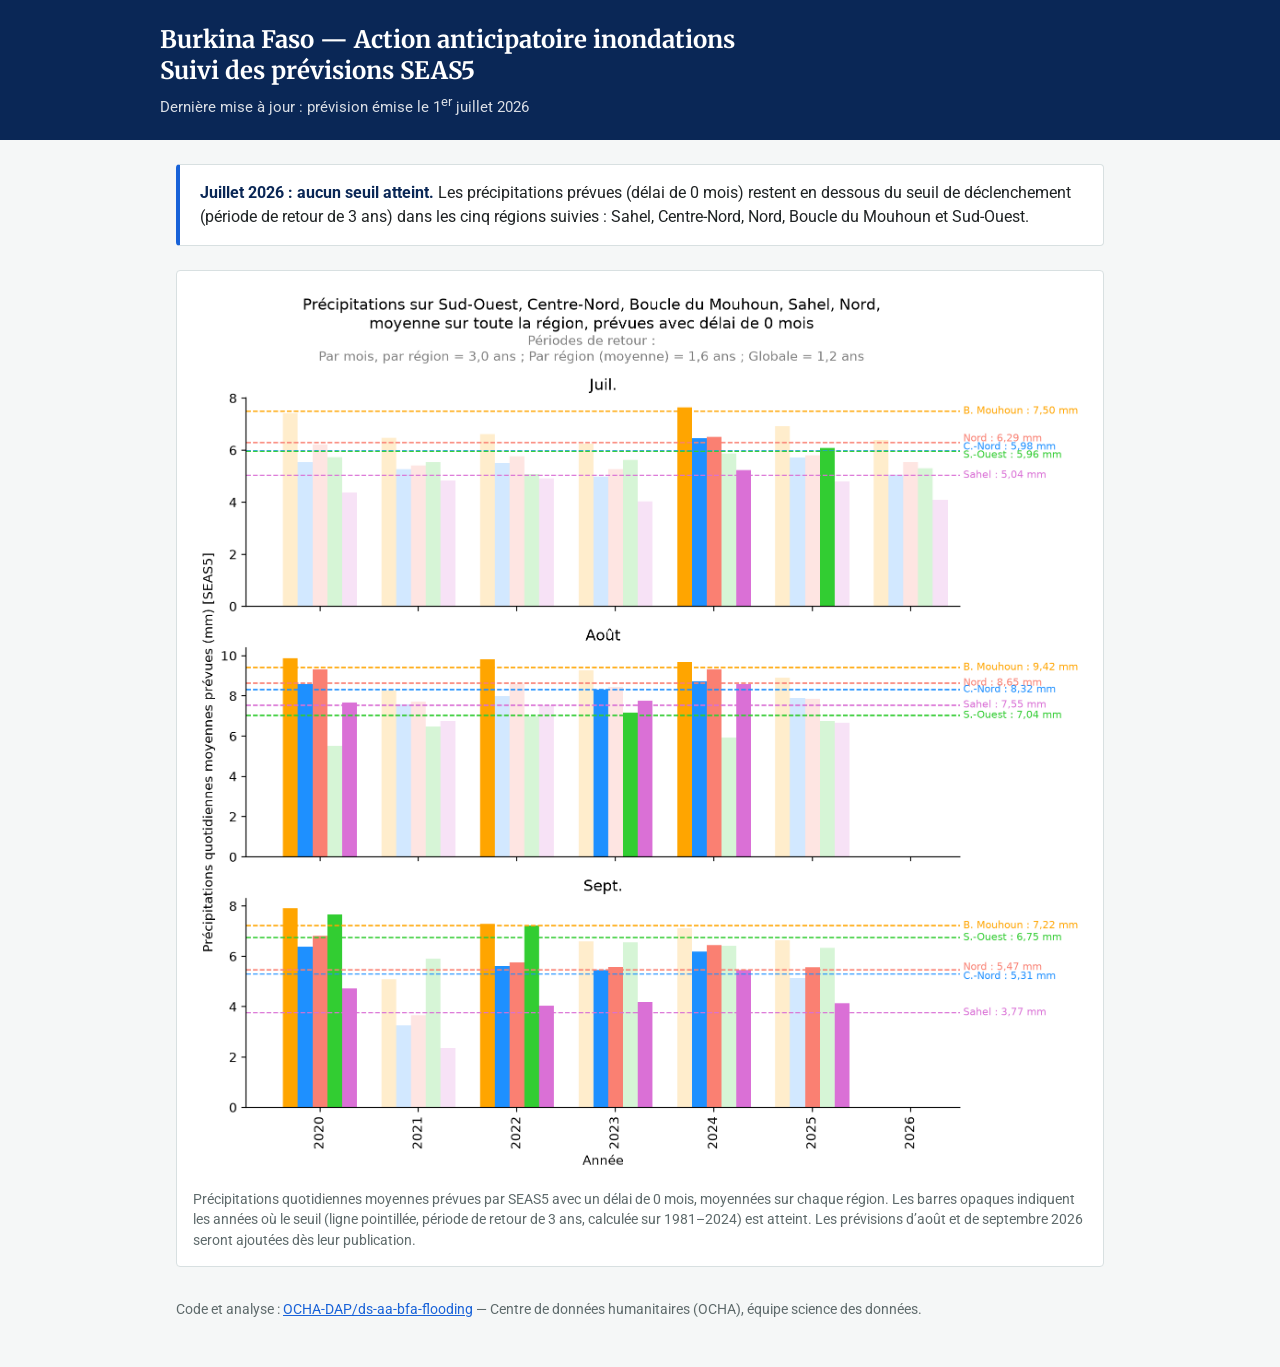
==== index.html @ 3cc50697 "add SEAS5 monitoring page, July 2026 Co-Authored-By: Claude Fable 5 <noreply@anthropic.com>" ====
<!DOCTYPE html>
<html lang="fr">
<head>
<meta charset="utf-8">
<meta name="viewport" content="width=device-width, initial-scale=1">
<title>Burkina Faso — Suivi AA inondations (SEAS5)</title>
<link rel="preconnect" href="https://fonts.googleapis.com">
<link rel="preconnect" href="https://fonts.gstatic.com" crossorigin>
<link href="https://fonts.googleapis.com/css2?family=Merriweather:wght@700&family=Roboto:wght@400;500&display=swap" rel="stylesheet">
<style>
  :root {
    --hdx-primary-5: #1862d8;
    --hdx-primary-8: #0a2756;
    --hdx-neutral-05: #f5f7f7;
    --hdx-neutral-2: #d8e0e1;
    --hdx-neutral-7: #5e6a6b;
    --hdx-neutral-9: #1f2324;
    --hdx-font-body: 'Roboto', sans-serif;
    --hdx-font-display: 'Merriweather', serif;
  }
  * { box-sizing: border-box; margin: 0; }
  body {
    font-family: var(--hdx-font-body);
    color: var(--hdx-neutral-9);
    background: var(--hdx-neutral-05);
  }
  header {
    background: var(--hdx-primary-8);
    color: #ffffff;
    padding: 1.5rem 1rem;
  }
  header .wrap, main { max-width: 60rem; margin: 0 auto; }
  h1 {
    font-family: var(--hdx-font-display);
    font-size: 1.5rem;
    line-height: 1.3;
  }
  header p { margin-top: 0.5rem; opacity: 0.85; font-size: 0.95rem; }
  main { padding: 1.5rem 1rem 3rem; }
  .status {
    background: #ffffff;
    border: 1px solid var(--hdx-neutral-2);
    border-left: 4px solid var(--hdx-primary-5);
    border-radius: 4px;
    padding: 1rem 1.25rem;
    margin-bottom: 1.5rem;
    line-height: 1.5;
  }
  .status strong { color: var(--hdx-primary-8); }
  figure {
    background: #ffffff;
    border: 1px solid var(--hdx-neutral-2);
    border-radius: 4px;
    padding: 1rem;
  }
  figure img { max-width: 100%; height: auto; display: block; }
  figcaption {
    color: var(--hdx-neutral-7);
    font-size: 0.85rem;
    margin-top: 0.75rem;
    line-height: 1.5;
  }
  footer {
    color: var(--hdx-neutral-7);
    font-size: 0.85rem;
    margin-top: 2rem;
    line-height: 1.5;
  }
  a { color: var(--hdx-primary-5); }
</style>
</head>
<body>
<header>
  <div class="wrap">
    <h1>Burkina Faso — Action anticipatoire inondations<br>Suivi des prévisions SEAS5</h1>
    <p>Dernière mise à jour : prévision émise le 1<sup>er</sup> juillet 2026</p>
  </div>
</header>
<main>
  <div class="status">
    <strong>Juillet 2026 : aucun seuil atteint.</strong>
    Les précipitations prévues (délai de 0 mois) restent en dessous du seuil
    de déclenchement (période de retour de 3 ans) dans les cinq régions
    suivies : Sahel, Centre-Nord, Nord, Boucle du Mouhoun et Sud-Ouest.
  </div>
  <figure>
    <img src="plots/bfa_seas5_monitoring_2026-07.png"
         alt="Précipitations quotidiennes moyennes prévues par SEAS5 (juillet, août, septembre), par région et par année, comparées aux seuils de déclenchement">
    <figcaption>
      Précipitations quotidiennes moyennes prévues par SEAS5 avec un délai de
      0 mois, moyennées sur chaque région. Les barres opaques indiquent les
      années où le seuil (ligne pointillée, période de retour de 3 ans,
      calculée sur 1981–2024) est atteint. Les prévisions d’août et de
      septembre 2026 seront ajoutées dès leur publication.
    </figcaption>
  </figure>
  <footer>
    Code et analyse :
    <a href="https://github.com/OCHA-DAP/ds-aa-bfa-flooding">OCHA-DAP/ds-aa-bfa-flooding</a>
    — Centre de données humanitaires (OCHA), équipe science des données.
  </footer>
</main>
</body>
</html>
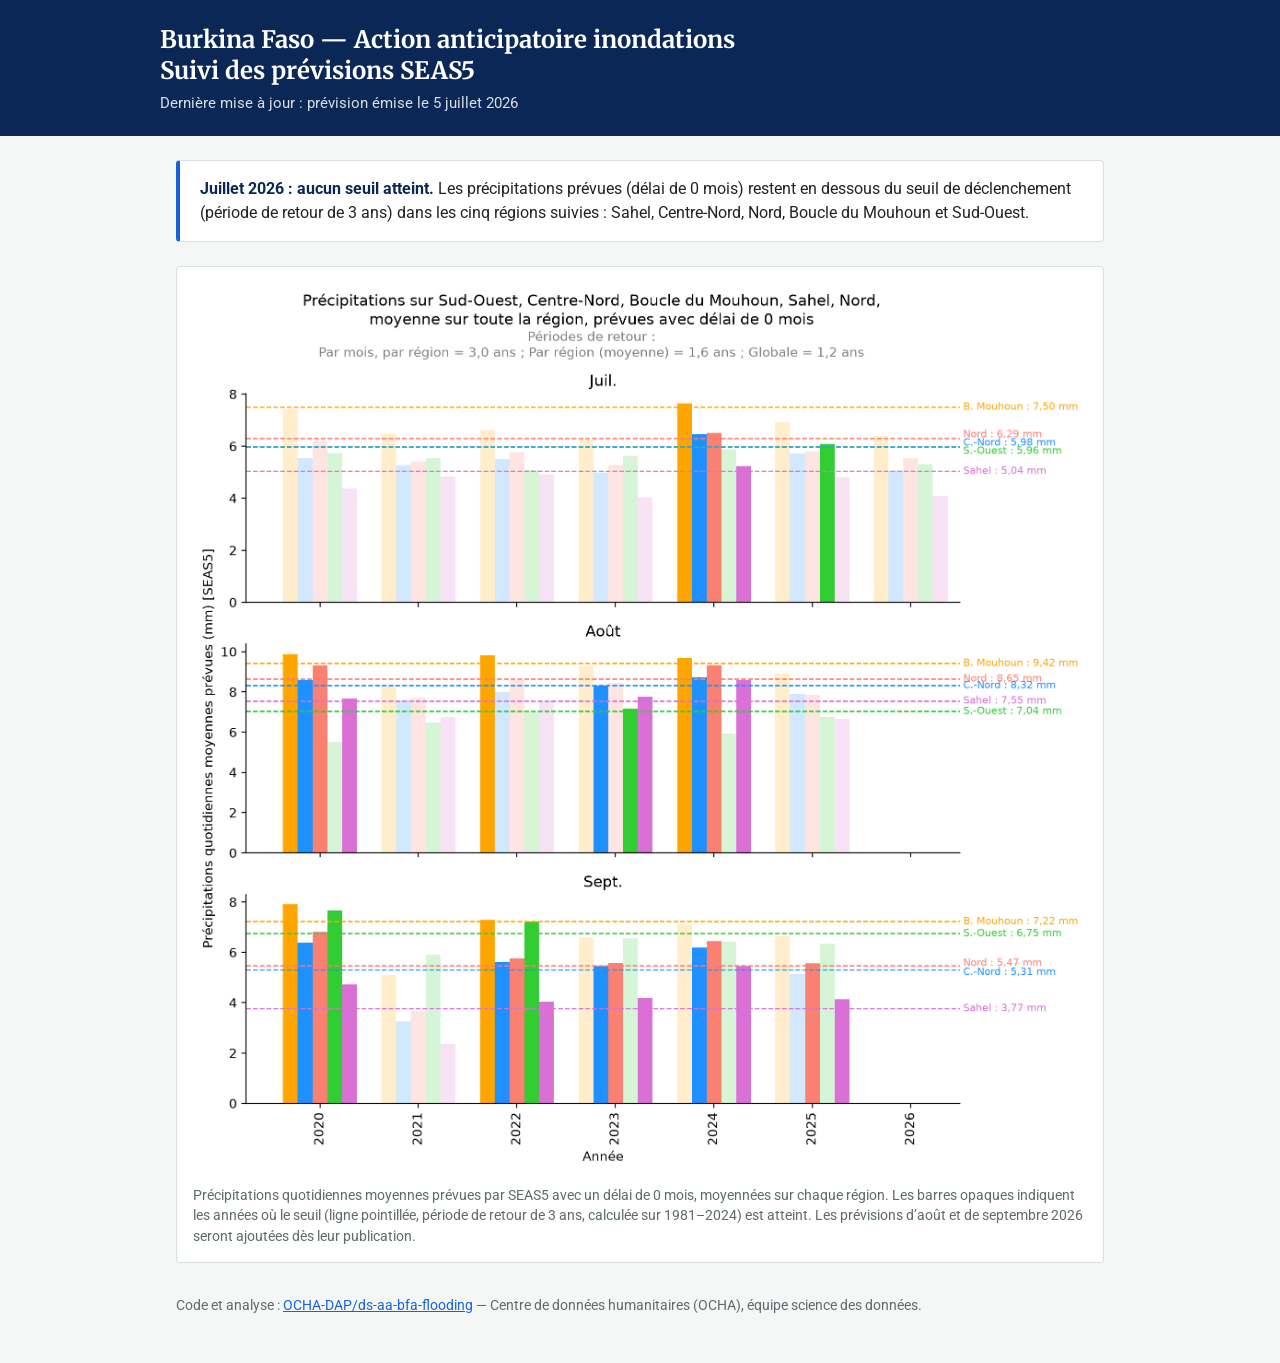
==== commit cfb64b9f: "correct forecast issuance date to 5 July Co-Authored-By: Claude Fable 5 <noreply@anthropic.com>" ====
--- a/index.html
+++ b/index.html
@@ -73,7 +73,7 @@
 <header>
   <div class="wrap">
     <h1>Burkina Faso — Action anticipatoire inondations<br>Suivi des prévisions SEAS5</h1>
-    <p>Dernière mise à jour : prévision émise le 1<sup>er</sup> juillet 2026</p>
+    <p>Dernière mise à jour : prévision émise le 5 juillet 2026</p>
   </div>
 </header>
 <main>
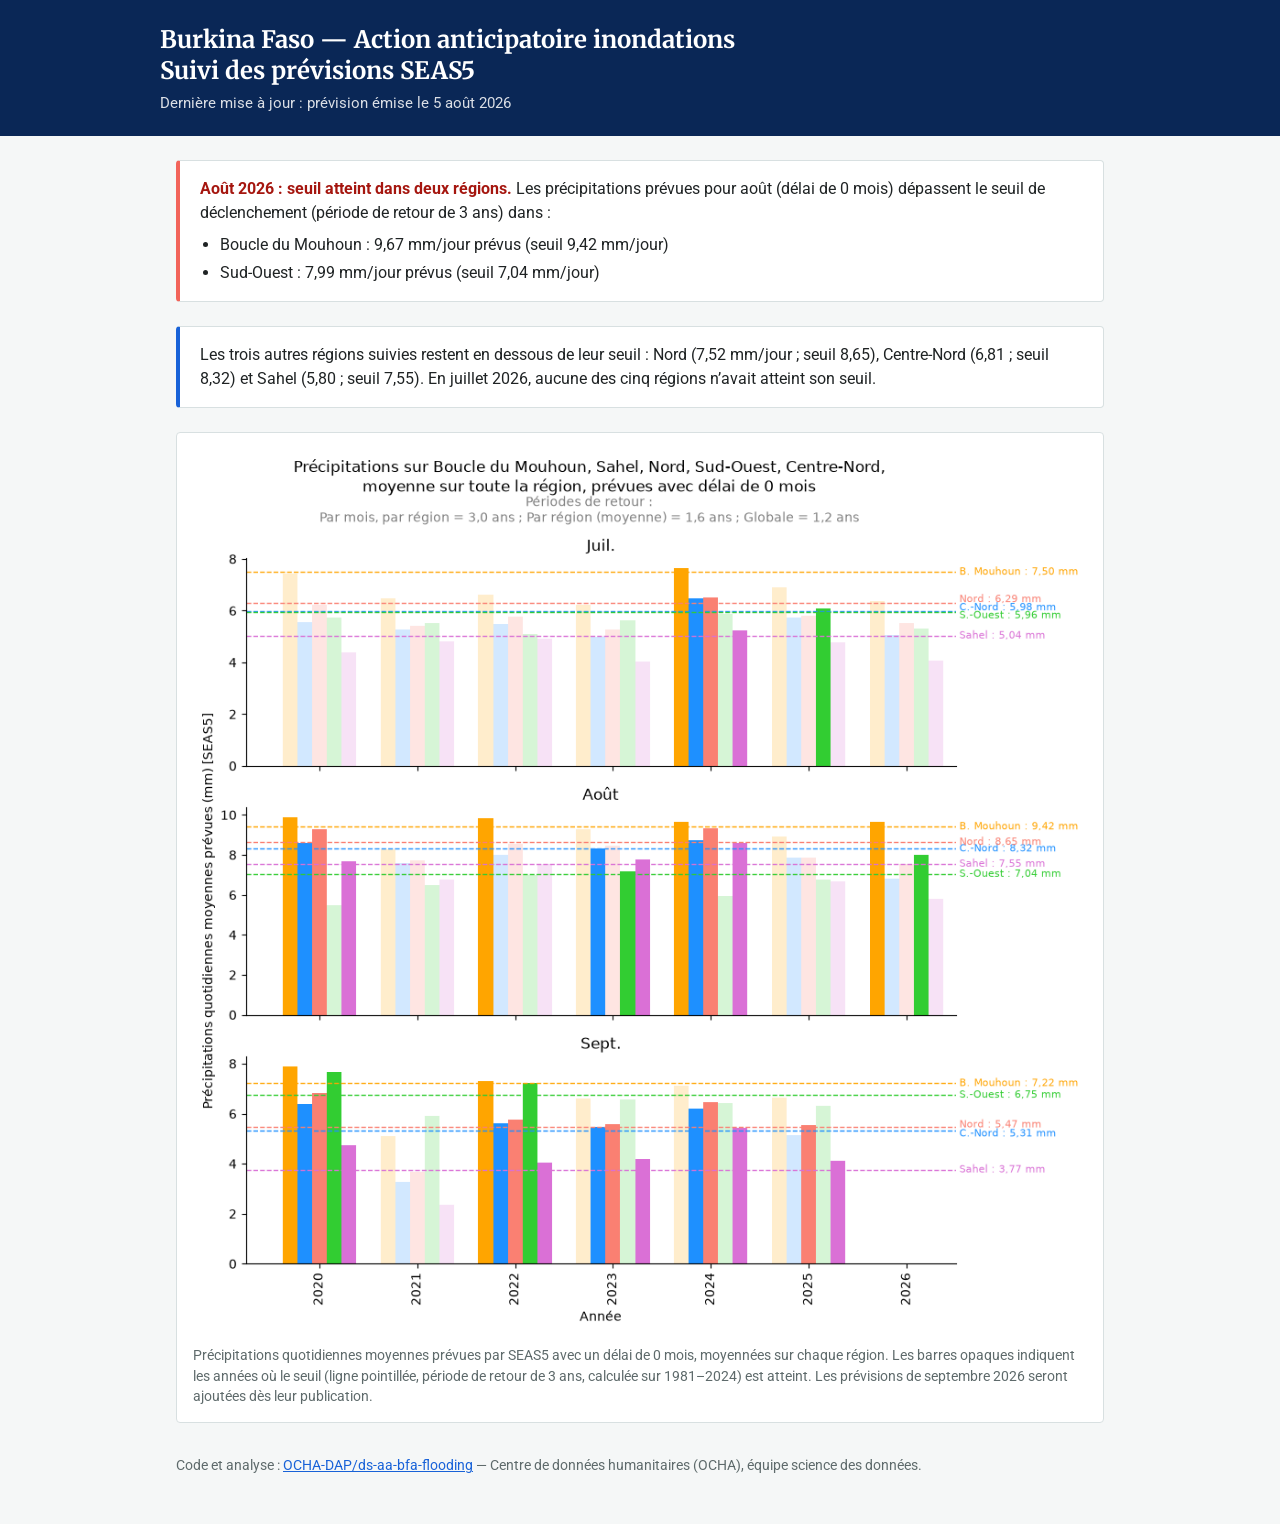
==== commit 92b54292: "update monitoring for August 2026 SEAS5 — threshold reached in 2 regions Boucle du Mouhoun (9.67 vs " ====
--- a/index.html
+++ b/index.html
@@ -15,6 +15,8 @@
     --hdx-neutral-2: #d8e0e1;
     --hdx-neutral-7: #5e6a6b;
     --hdx-neutral-9: #1f2324;
+    --hdx-red-5: #f2645a;
+    --hdx-red-7: #a5160f;
     --hdx-font-body: 'Roboto', sans-serif;
     --hdx-font-display: 'Merriweather', serif;
   }
@@ -47,6 +49,10 @@
     line-height: 1.5;
   }
   .status strong { color: var(--hdx-primary-8); }
+  .status.alert { border-left-color: var(--hdx-red-5); }
+  .status.alert strong { color: var(--hdx-red-7); }
+  .status ul { margin: 0.5rem 0 0; padding-left: 1.25rem; }
+  .status li { margin-top: 0.25rem; }
   figure {
     background: #ffffff;
     border: 1px solid var(--hdx-neutral-2);
@@ -73,25 +79,34 @@
 <header>
   <div class="wrap">
     <h1>Burkina Faso — Action anticipatoire inondations<br>Suivi des prévisions SEAS5</h1>
-    <p>Dernière mise à jour : prévision émise le 5 juillet 2026</p>
+    <p>Dernière mise à jour : prévision émise le 5 août 2026</p>
   </div>
 </header>
 <main>
+  <div class="status alert">
+    <strong>Août 2026 : seuil atteint dans deux régions.</strong>
+    Les précipitations prévues pour août (délai de 0 mois) dépassent le seuil
+    de déclenchement (période de retour de 3 ans) dans :
+    <ul>
+      <li>Boucle du Mouhoun : 9,67 mm/jour prévus (seuil 9,42 mm/jour)</li>
+      <li>Sud-Ouest : 7,99 mm/jour prévus (seuil 7,04 mm/jour)</li>
+    </ul>
+  </div>
   <div class="status">
-    <strong>Juillet 2026 : aucun seuil atteint.</strong>
-    Les précipitations prévues (délai de 0 mois) restent en dessous du seuil
-    de déclenchement (période de retour de 3 ans) dans les cinq régions
-    suivies : Sahel, Centre-Nord, Nord, Boucle du Mouhoun et Sud-Ouest.
+    Les trois autres régions suivies restent en dessous de leur seuil :
+    Nord (7,52 mm/jour ; seuil 8,65), Centre-Nord (6,81 ; seuil 8,32) et
+    Sahel (5,80 ; seuil 7,55). En juillet 2026, aucune des cinq régions
+    n’avait atteint son seuil.
   </div>
   <figure>
-    <img src="plots/bfa_seas5_monitoring_2026-07.png"
+    <img src="plots/bfa_seas5_monitoring_2026-08.png"
          alt="Précipitations quotidiennes moyennes prévues par SEAS5 (juillet, août, septembre), par région et par année, comparées aux seuils de déclenchement">
     <figcaption>
       Précipitations quotidiennes moyennes prévues par SEAS5 avec un délai de
       0 mois, moyennées sur chaque région. Les barres opaques indiquent les
       années où le seuil (ligne pointillée, période de retour de 3 ans,
-      calculée sur 1981–2024) est atteint. Les prévisions d’août et de
-      septembre 2026 seront ajoutées dès leur publication.
+      calculée sur 1981–2024) est atteint. Les prévisions de septembre 2026
+      seront ajoutées dès leur publication.
     </figcaption>
   </figure>
   <footer>
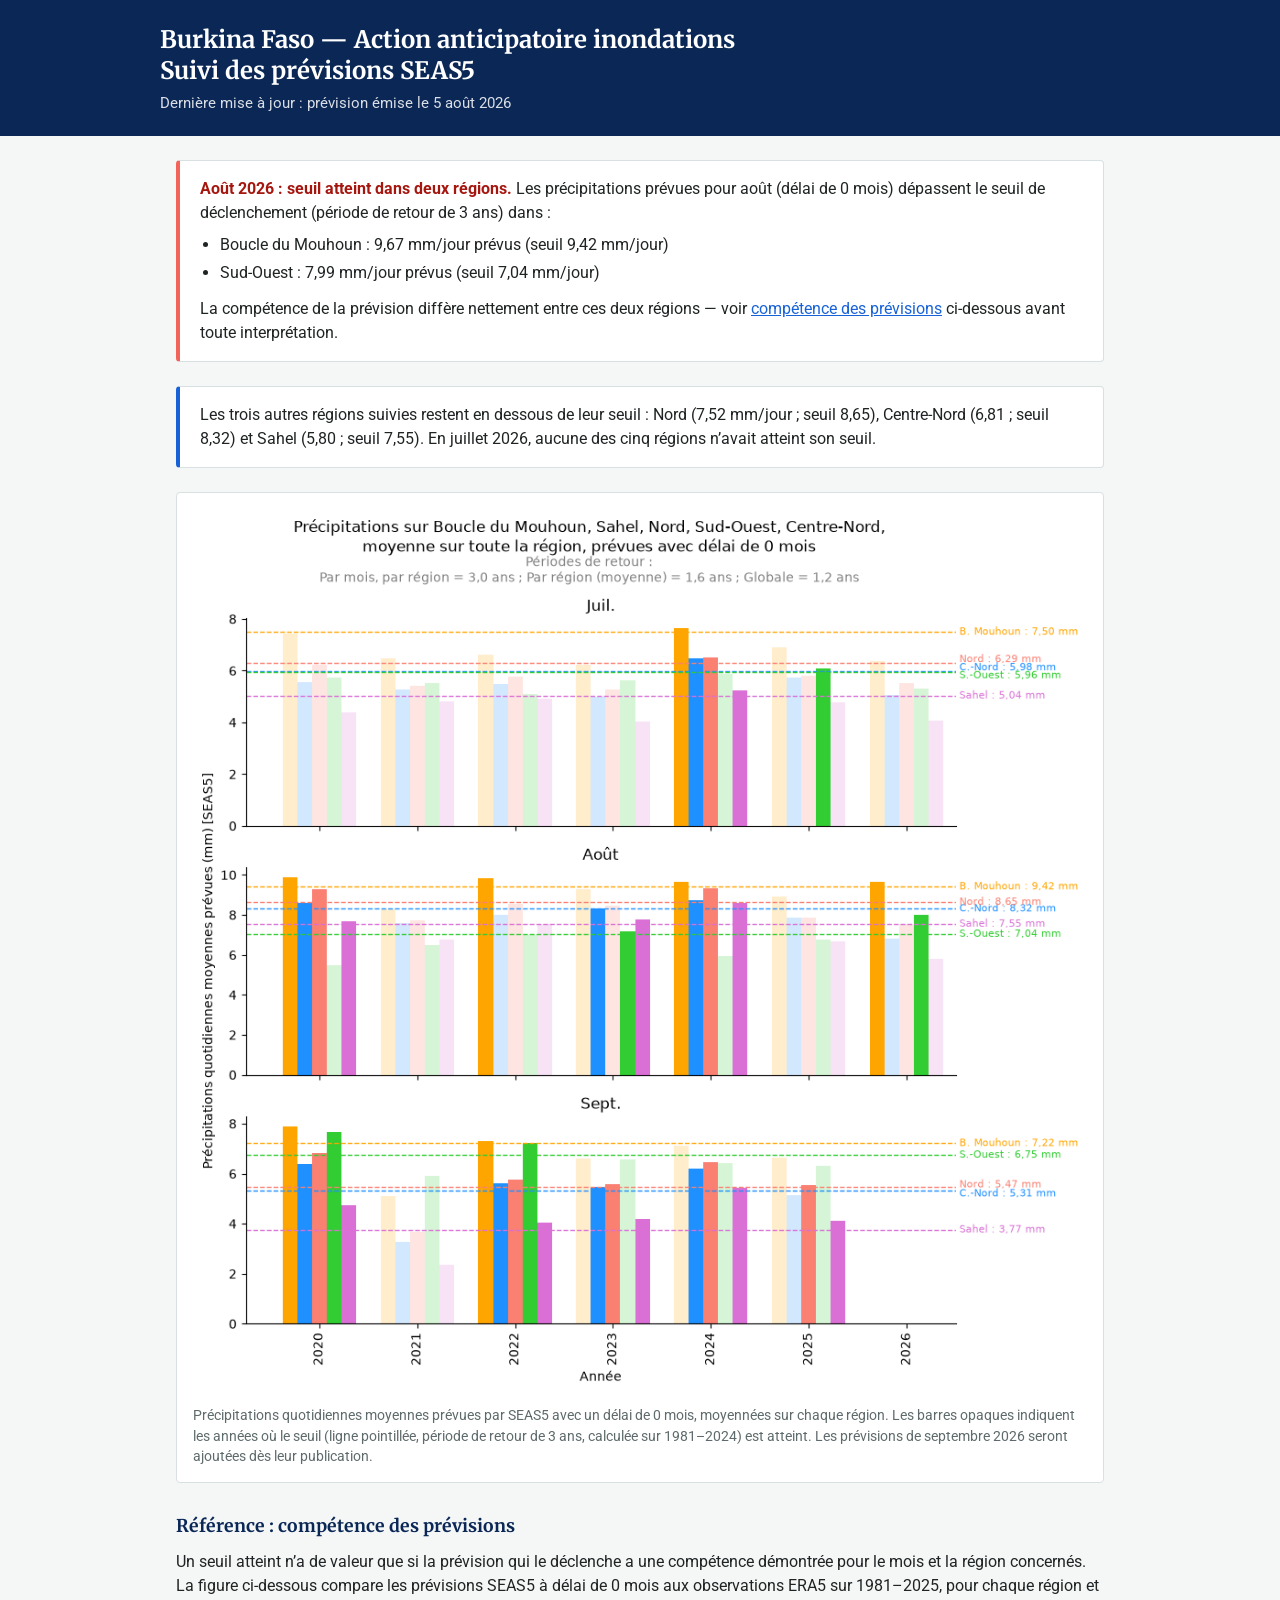
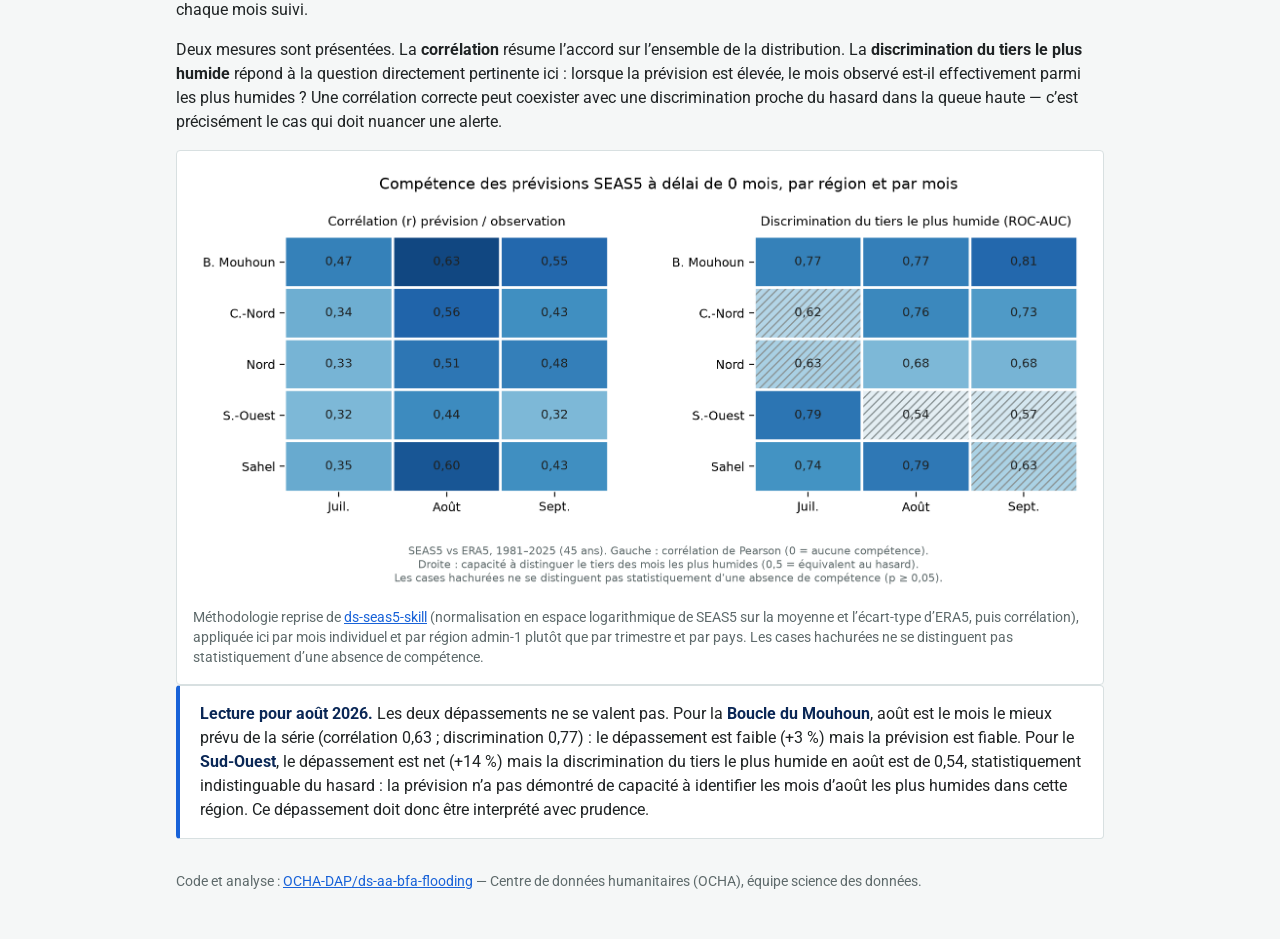
==== commit fa09a4f9: "add forecast-skill reference section Single-month, leadtime-0 SEAS5 skill per admin1 (ds-seas5-skill" ====
--- a/index.html
+++ b/index.html
@@ -37,6 +37,14 @@
     font-size: 1.5rem;
     line-height: 1.3;
   }
+  h2 {
+    font-family: var(--hdx-font-display);
+    font-size: 1.1rem;
+    line-height: 1.3;
+    margin: 2rem 0 0.75rem;
+    color: var(--hdx-primary-8);
+  }
+  main > p { line-height: 1.5; margin-bottom: 1rem; }
   header p { margin-top: 0.5rem; opacity: 0.85; font-size: 0.95rem; }
   main { padding: 1.5rem 1rem 3rem; }
   .status {
@@ -91,6 +99,11 @@
       <li>Boucle du Mouhoun : 9,67 mm/jour prévus (seuil 9,42 mm/jour)</li>
       <li>Sud-Ouest : 7,99 mm/jour prévus (seuil 7,04 mm/jour)</li>
     </ul>
+    <p style="margin-top:0.75rem">
+      La compétence de la prévision diffère nettement entre ces deux régions —
+      voir <a href="#competence">compétence des prévisions</a> ci-dessous avant
+      toute interprétation.
+    </p>
   </div>
   <div class="status">
     Les trois autres régions suivies restent en dessous de leur seuil :
@@ -109,6 +122,48 @@
       seront ajoutées dès leur publication.
     </figcaption>
   </figure>
+  <h2 id="competence">Référence : compétence des prévisions</h2>
+  <p>
+    Un seuil atteint n’a de valeur que si la prévision qui le déclenche a une
+    compétence démontrée pour le mois et la région concernés. La figure
+    ci-dessous compare les prévisions SEAS5 à délai de 0 mois aux observations
+    ERA5 sur 1981–2025, pour chaque région et chaque mois suivi.
+  </p>
+  <p>
+    Deux mesures sont présentées. La <strong>corrélation</strong> résume
+    l’accord sur l’ensemble de la distribution. La
+    <strong>discrimination du tiers le plus humide</strong> répond à la
+    question directement pertinente ici : lorsque la prévision est élevée,
+    le mois observé est-il effectivement parmi les plus humides ? Une
+    corrélation correcte peut coexister avec une discrimination proche du
+    hasard dans la queue haute — c’est précisément le cas qui doit nuancer
+    une alerte.
+  </p>
+  <figure>
+    <img src="plots/bfa_seas5_skill.png"
+         alt="Compétence des prévisions SEAS5 à délai de 0 mois par région et par mois : corrélation de Pearson et discrimination du tiers le plus humide, 1981-2025">
+    <figcaption>
+      Méthodologie reprise de
+      <a href="https://github.com/OCHA-DAP/ds-seas5-skill">ds-seas5-skill</a>
+      (normalisation en espace logarithmique de SEAS5 sur la moyenne et
+      l’écart-type d’ERA5, puis corrélation), appliquée ici par mois
+      individuel et par région admin-1 plutôt que par trimestre et par pays.
+      Les cases hachurées ne se distinguent pas statistiquement d’une absence
+      de compétence.
+    </figcaption>
+  </figure>
+  <div class="status">
+    <strong>Lecture pour août 2026.</strong>
+    Les deux dépassements ne se valent pas. Pour la
+    <strong>Boucle du Mouhoun</strong>, août est le mois le mieux prévu de la
+    série (corrélation 0,63 ; discrimination 0,77) : le dépassement est faible
+    (+3 %) mais la prévision est fiable. Pour le <strong>Sud-Ouest</strong>,
+    le dépassement est net (+14 %) mais la discrimination du tiers le plus
+    humide en août est de 0,54, statistiquement indistinguable du hasard : la
+    prévision n’a pas démontré de capacité à identifier les mois d’août les
+    plus humides dans cette région. Ce dépassement doit donc être interprété
+    avec prudence.
+  </div>
   <footer>
     Code et analyse :
     <a href="https://github.com/OCHA-DAP/ds-aa-bfa-flooding">OCHA-DAP/ds-aa-bfa-flooding</a>
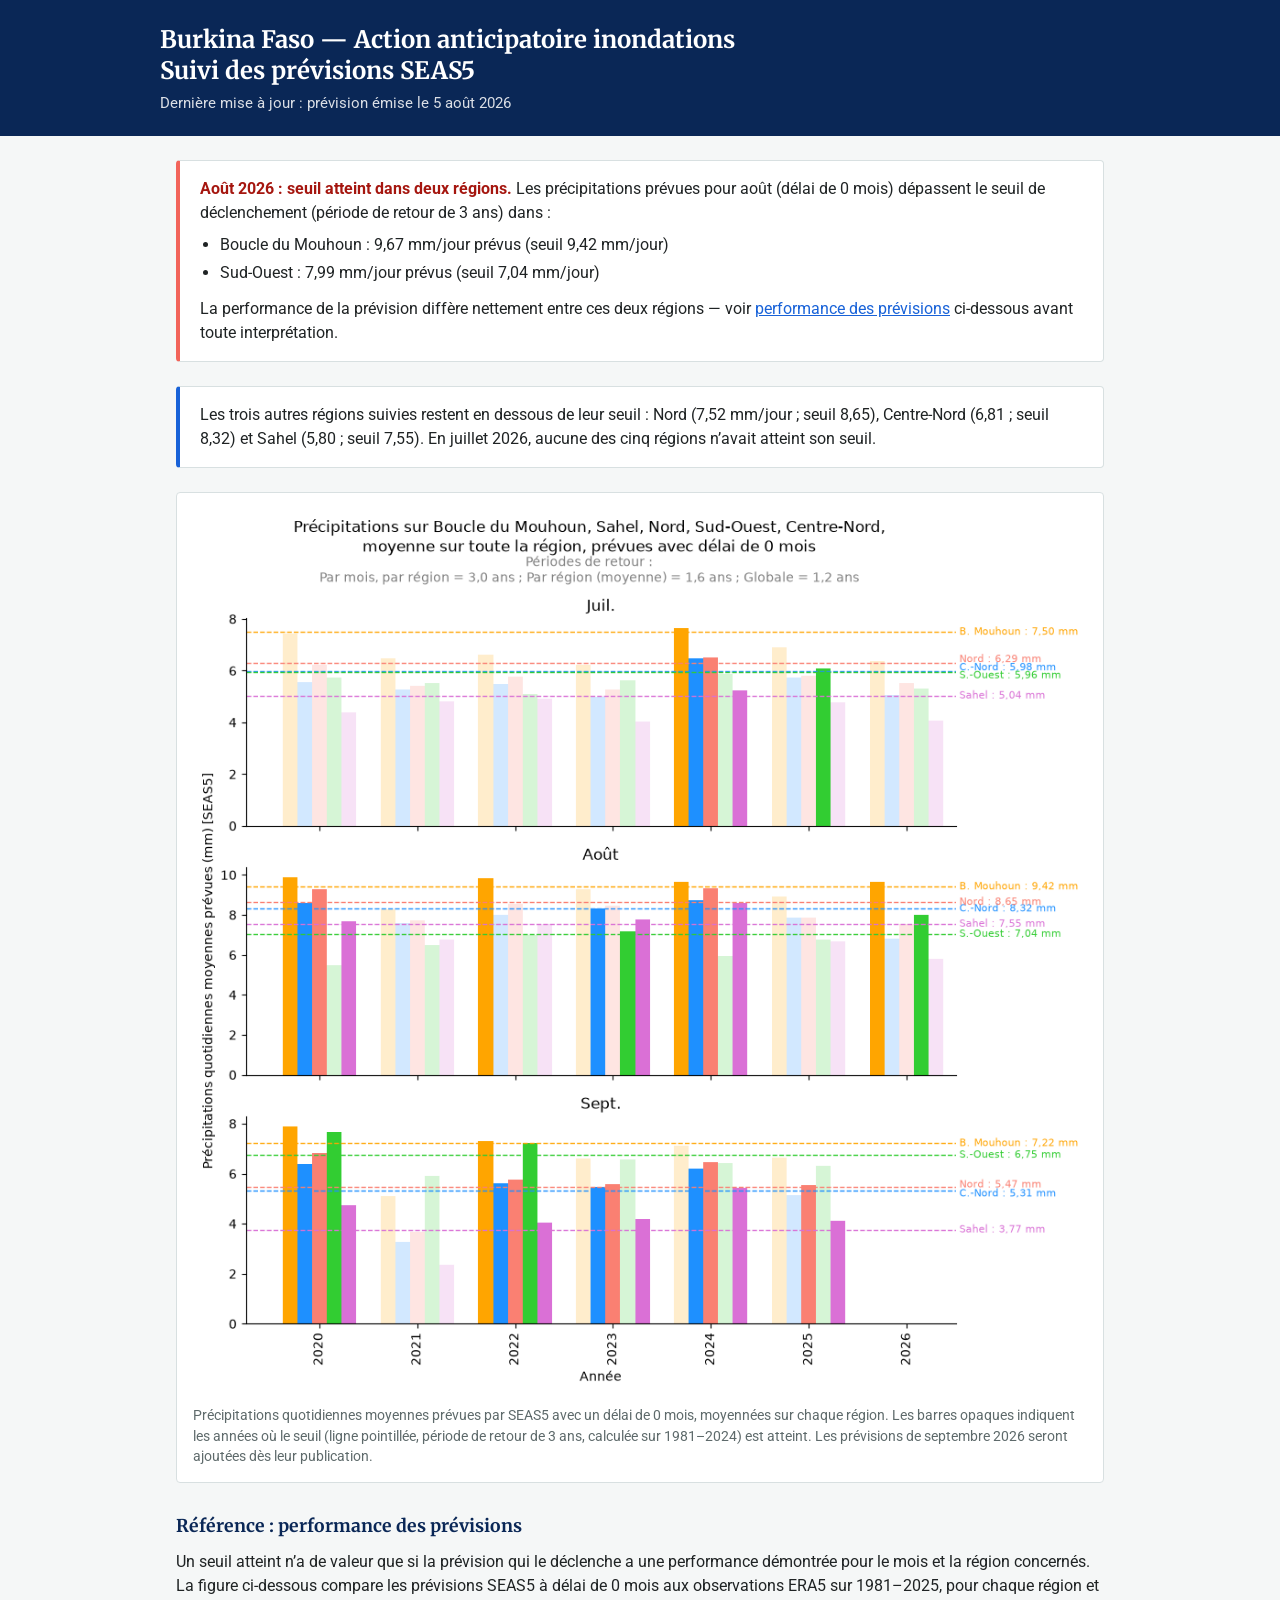
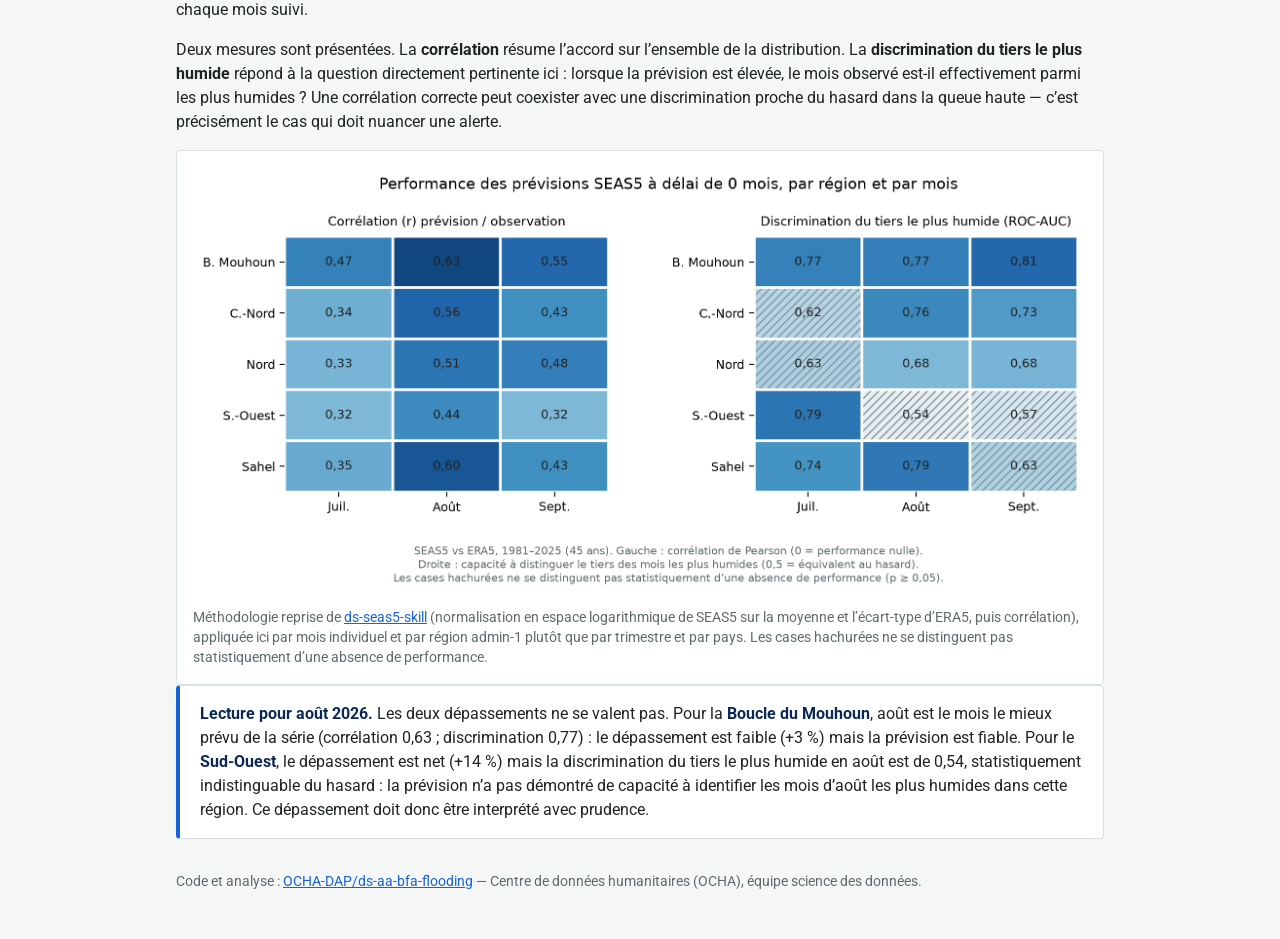
==== commit 66ccd309: "use 'performance' not 'compétence' for forecast skill Doc-attested term (bfa-flooding 2025-08); 'com" ====
--- a/index.html
+++ b/index.html
@@ -100,9 +100,9 @@
       <li>Sud-Ouest : 7,99 mm/jour prévus (seuil 7,04 mm/jour)</li>
     </ul>
     <p style="margin-top:0.75rem">
-      La compétence de la prévision diffère nettement entre ces deux régions —
-      voir <a href="#competence">compétence des prévisions</a> ci-dessous avant
-      toute interprétation.
+      La performance de la prévision diffère nettement entre ces deux régions —
+      voir <a href="#performance">performance des prévisions</a> ci-dessous
+      avant toute interprétation.
     </p>
   </div>
   <div class="status">
@@ -122,10 +122,10 @@
       seront ajoutées dès leur publication.
     </figcaption>
   </figure>
-  <h2 id="competence">Référence : compétence des prévisions</h2>
+  <h2 id="performance">Référence : performance des prévisions</h2>
   <p>
     Un seuil atteint n’a de valeur que si la prévision qui le déclenche a une
-    compétence démontrée pour le mois et la région concernés. La figure
+    performance démontrée pour le mois et la région concernés. La figure
     ci-dessous compare les prévisions SEAS5 à délai de 0 mois aux observations
     ERA5 sur 1981–2025, pour chaque région et chaque mois suivi.
   </p>
@@ -141,7 +141,7 @@
   </p>
   <figure>
     <img src="plots/bfa_seas5_skill.png"
-         alt="Compétence des prévisions SEAS5 à délai de 0 mois par région et par mois : corrélation de Pearson et discrimination du tiers le plus humide, 1981-2025">
+         alt="Performance des prévisions SEAS5 à délai de 0 mois par région et par mois : corrélation de Pearson et discrimination du tiers le plus humide, 1981-2025">
     <figcaption>
       Méthodologie reprise de
       <a href="https://github.com/OCHA-DAP/ds-seas5-skill">ds-seas5-skill</a>
@@ -149,7 +149,7 @@
       l’écart-type d’ERA5, puis corrélation), appliquée ici par mois
       individuel et par région admin-1 plutôt que par trimestre et par pays.
       Les cases hachurées ne se distinguent pas statistiquement d’une absence
-      de compétence.
+      de performance.
     </figcaption>
   </figure>
   <div class="status">
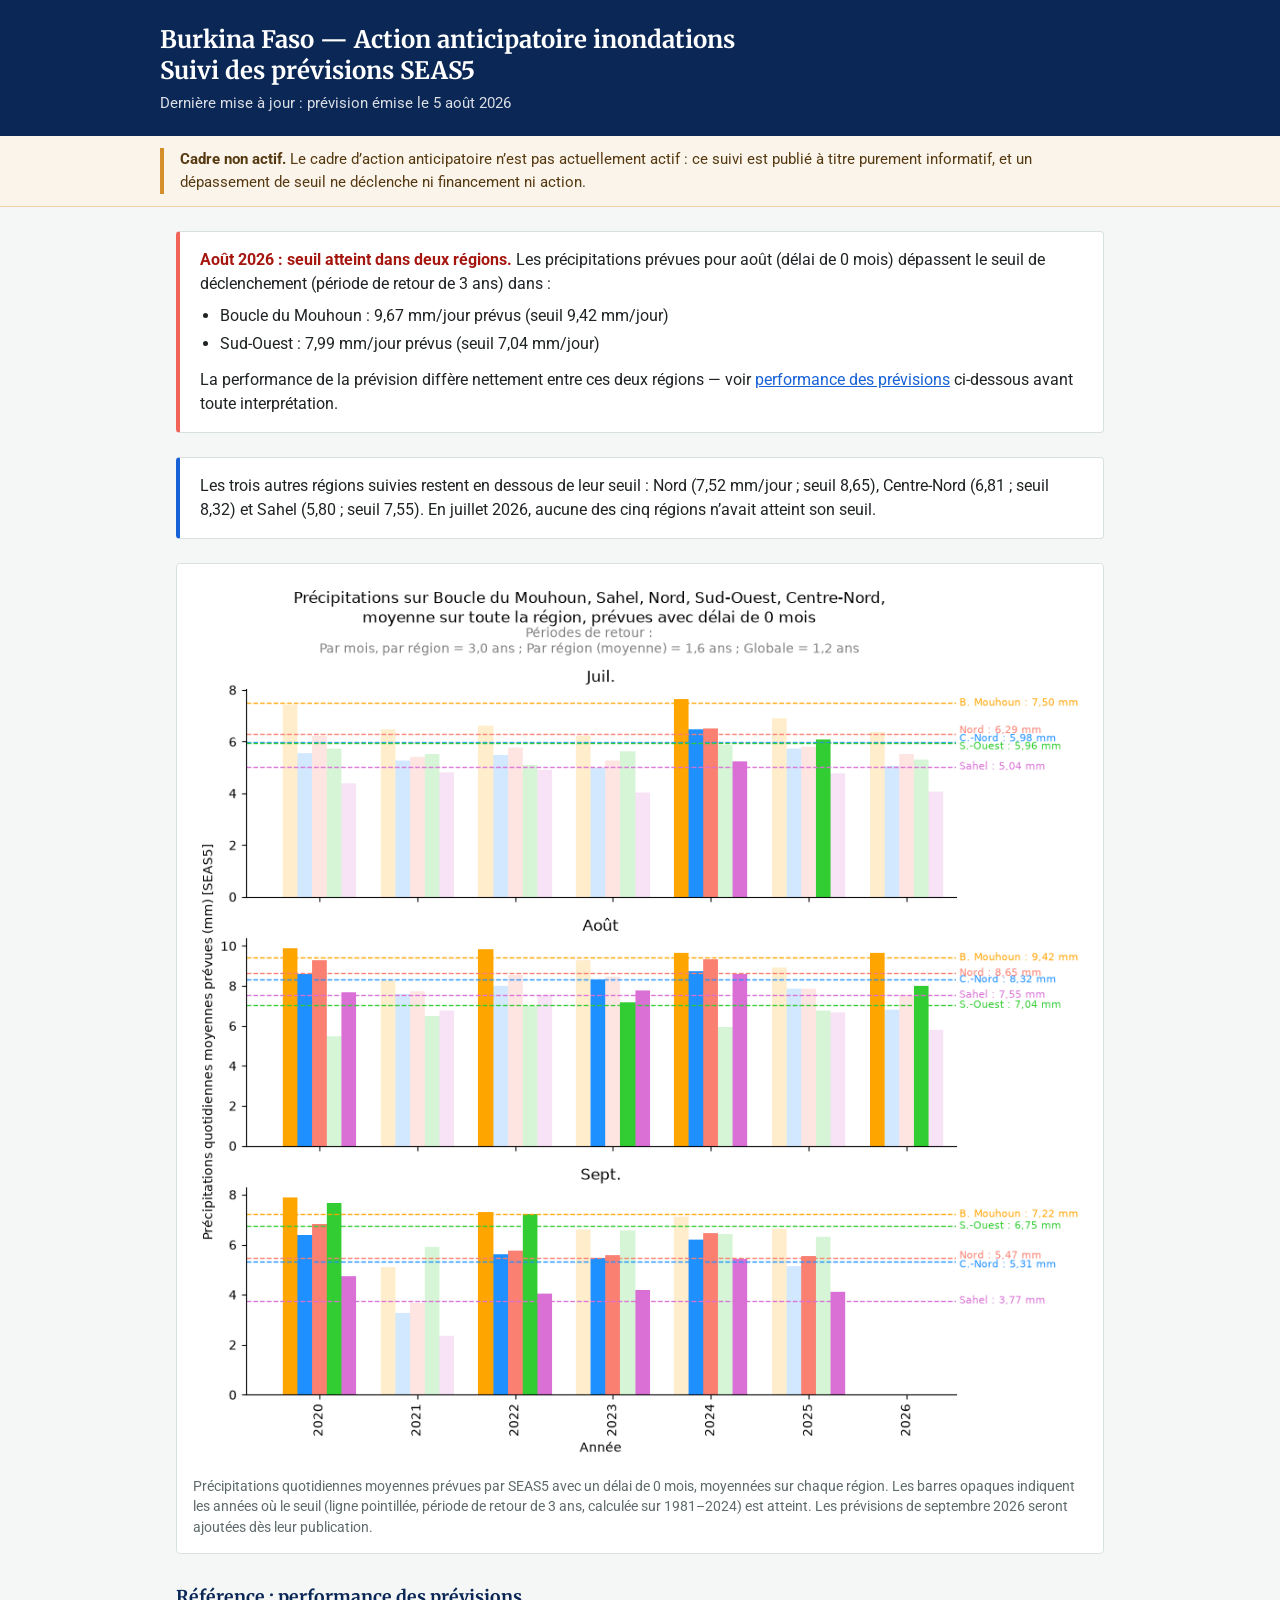
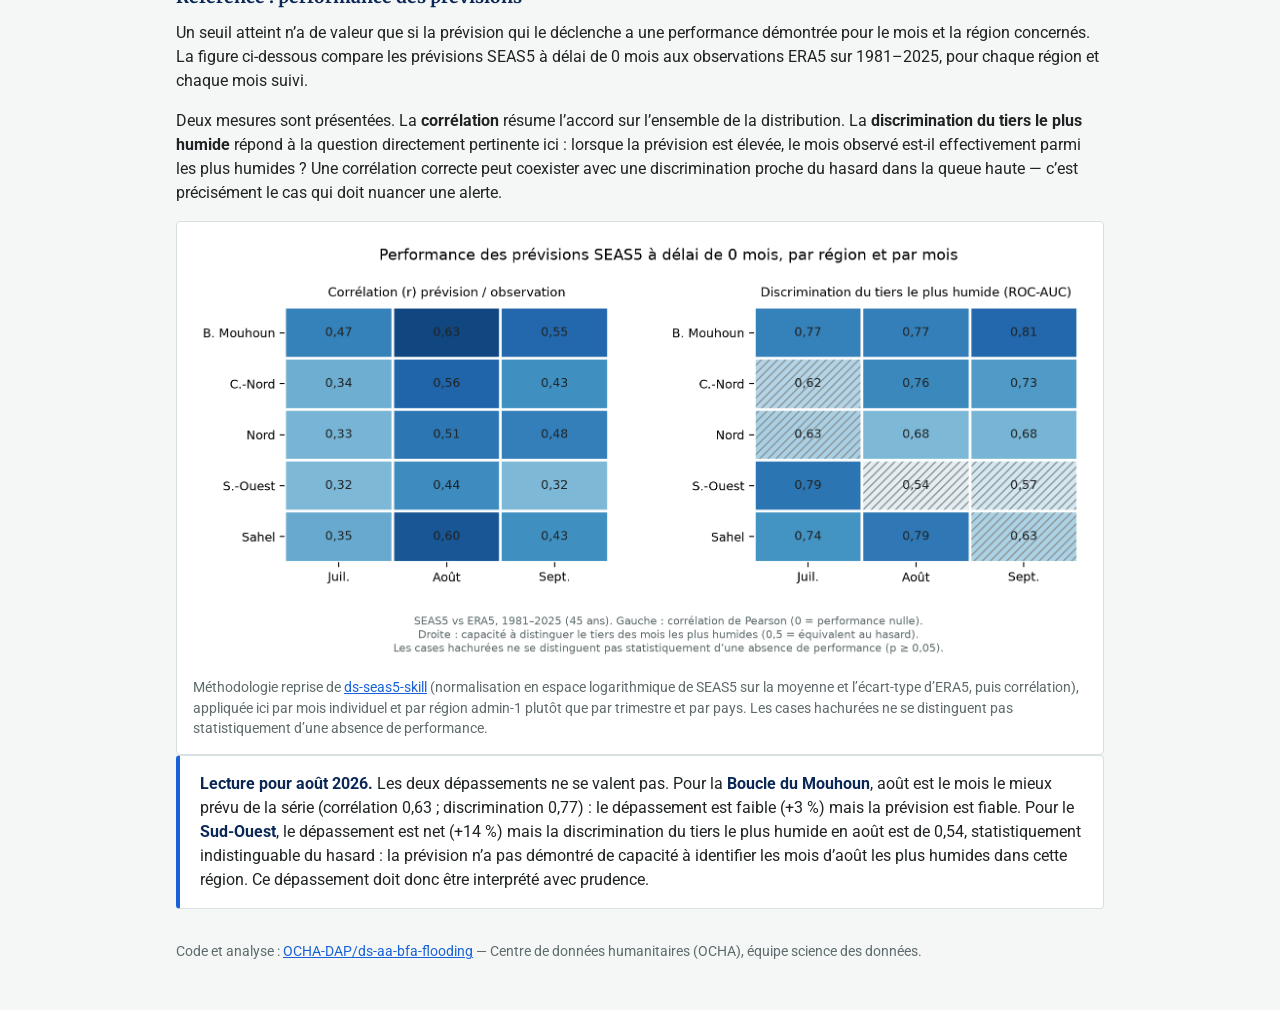
==== commit a1390dca: "add banner: framework not active, monitoring informational only Co-Authored-By: Claude Fable 5 <nore" ====
--- a/index.html
+++ b/index.html
@@ -17,6 +17,10 @@
     --hdx-neutral-9: #1f2324;
     --hdx-red-5: #f2645a;
     --hdx-red-7: #a5160f;
+    --hdx-warning-05: #fbf4ea;
+    --hdx-warning-2: #eed2aa;
+    --hdx-warning-5: #d48f2a;
+    --hdx-warning-8: #553911;
     --hdx-font-body: 'Roboto', sans-serif;
     --hdx-font-display: 'Merriweather', serif;
   }
@@ -31,7 +35,20 @@
     color: #ffffff;
     padding: 1.5rem 1rem;
   }
-  header .wrap, main { max-width: 60rem; margin: 0 auto; }
+  header .wrap, .notice .wrap, main { max-width: 60rem; margin: 0 auto; }
+  .notice {
+    background: var(--hdx-warning-05);
+    border-bottom: 1px solid var(--hdx-warning-2);
+    padding: 0.75rem 1rem;
+  }
+  .notice .wrap {
+    border-left: 4px solid var(--hdx-warning-5);
+    padding-left: 1rem;
+    color: var(--hdx-warning-8);
+    line-height: 1.5;
+    font-size: 0.95rem;
+  }
+  .notice strong { color: var(--hdx-warning-8); }
   h1 {
     font-family: var(--hdx-font-display);
     font-size: 1.5rem;
@@ -90,6 +107,13 @@
     <p>Dernière mise à jour : prévision émise le 5 août 2026</p>
   </div>
 </header>
+<div class="notice">
+  <div class="wrap">
+    <strong>Cadre non actif.</strong> Le cadre d’action anticipatoire n’est pas
+    actuellement actif : ce suivi est publié à titre purement informatif, et un
+    dépassement de seuil ne déclenche ni financement ni action.
+  </div>
+</div>
 <main>
   <div class="status alert">
     <strong>Août 2026 : seuil atteint dans deux régions.</strong>
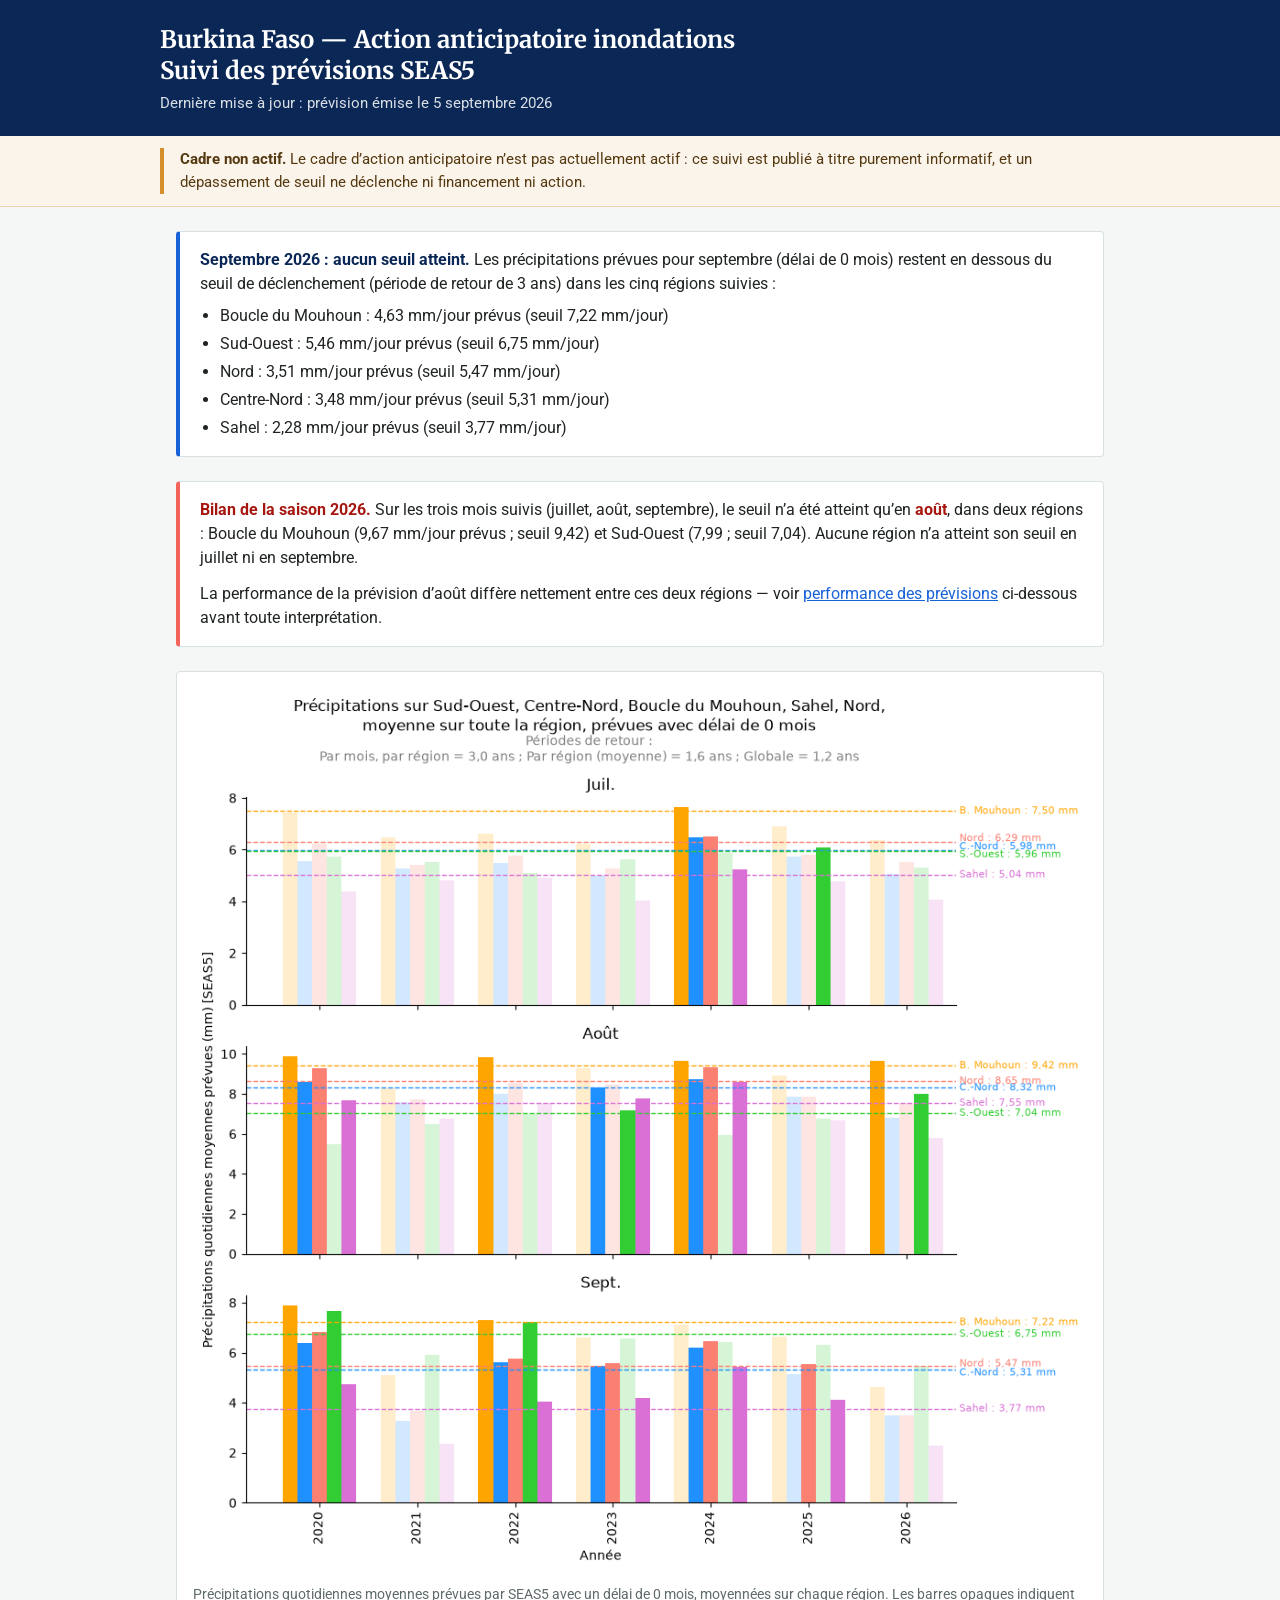
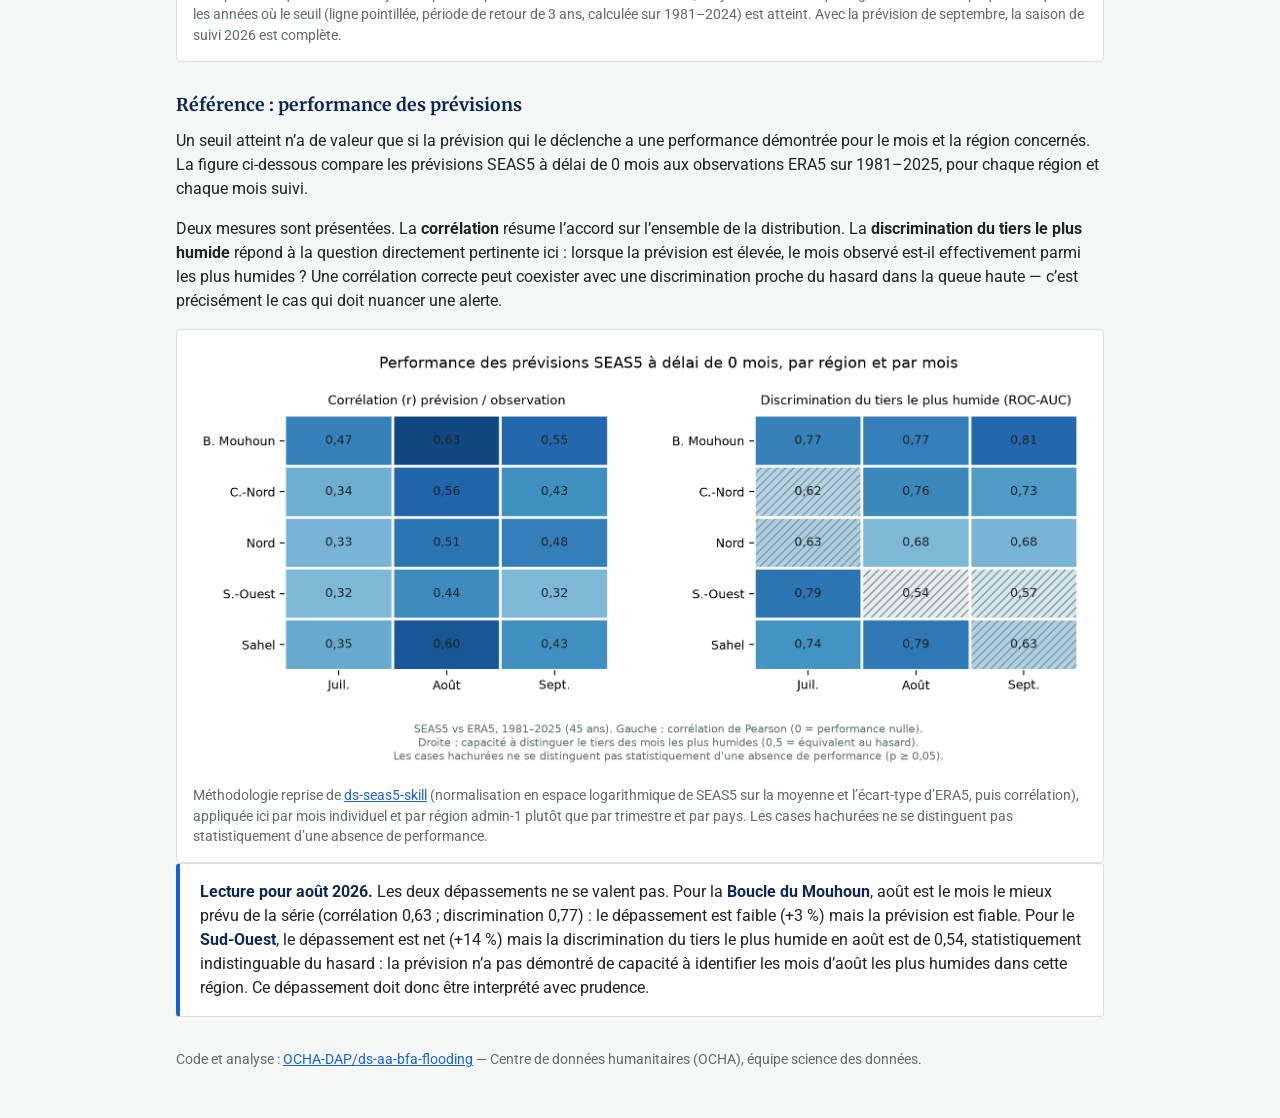
==== commit 5d90f9aa: "update monitoring for September 2026 SEAS5 — no threshold reached, season complete Co-Authored-By: C" ====
--- a/index.html
+++ b/index.html
@@ -104,7 +104,7 @@
 <header>
   <div class="wrap">
     <h1>Burkina Faso — Action anticipatoire inondations<br>Suivi des prévisions SEAS5</h1>
-    <p>Dernière mise à jour : prévision émise le 5 août 2026</p>
+    <p>Dernière mise à jour : prévision émise le 5 septembre 2026</p>
   </div>
 </header>
 <div class="notice">
@@ -115,35 +115,40 @@
   </div>
 </div>
 <main>
+  <div class="status">
+    <strong>Septembre 2026 : aucun seuil atteint.</strong>
+    Les précipitations prévues pour septembre (délai de 0 mois) restent en
+    dessous du seuil de déclenchement (période de retour de 3 ans) dans les
+    cinq régions suivies :
+    <ul>
+      <li>Boucle du Mouhoun : 4,63 mm/jour prévus (seuil 7,22 mm/jour)</li>
+      <li>Sud-Ouest : 5,46 mm/jour prévus (seuil 6,75 mm/jour)</li>
+      <li>Nord : 3,51 mm/jour prévus (seuil 5,47 mm/jour)</li>
+      <li>Centre-Nord : 3,48 mm/jour prévus (seuil 5,31 mm/jour)</li>
+      <li>Sahel : 2,28 mm/jour prévus (seuil 3,77 mm/jour)</li>
+    </ul>
+  </div>
   <div class="status alert">
-    <strong>Août 2026 : seuil atteint dans deux régions.</strong>
-    Les précipitations prévues pour août (délai de 0 mois) dépassent le seuil
-    de déclenchement (période de retour de 3 ans) dans :
-    <ul>
-      <li>Boucle du Mouhoun : 9,67 mm/jour prévus (seuil 9,42 mm/jour)</li>
-      <li>Sud-Ouest : 7,99 mm/jour prévus (seuil 7,04 mm/jour)</li>
-    </ul>
+    <strong>Bilan de la saison 2026.</strong>
+    Sur les trois mois suivis (juillet, août, septembre), le seuil n’a été
+    atteint qu’en <strong>août</strong>, dans deux régions : Boucle du Mouhoun
+    (9,67 mm/jour prévus ; seuil 9,42) et Sud-Ouest (7,99 ; seuil 7,04). Aucune
+    région n’a atteint son seuil en juillet ni en septembre.
     <p style="margin-top:0.75rem">
-      La performance de la prévision diffère nettement entre ces deux régions —
-      voir <a href="#performance">performance des prévisions</a> ci-dessous
-      avant toute interprétation.
+      La performance de la prévision d’août diffère nettement entre ces deux
+      régions — voir <a href="#performance">performance des prévisions</a>
+      ci-dessous avant toute interprétation.
     </p>
   </div>
-  <div class="status">
-    Les trois autres régions suivies restent en dessous de leur seuil :
-    Nord (7,52 mm/jour ; seuil 8,65), Centre-Nord (6,81 ; seuil 8,32) et
-    Sahel (5,80 ; seuil 7,55). En juillet 2026, aucune des cinq régions
-    n’avait atteint son seuil.
-  </div>
   <figure>
-    <img src="plots/bfa_seas5_monitoring_2026-08.png"
+    <img src="plots/bfa_seas5_monitoring_2026-09.png"
          alt="Précipitations quotidiennes moyennes prévues par SEAS5 (juillet, août, septembre), par région et par année, comparées aux seuils de déclenchement">
     <figcaption>
       Précipitations quotidiennes moyennes prévues par SEAS5 avec un délai de
       0 mois, moyennées sur chaque région. Les barres opaques indiquent les
       années où le seuil (ligne pointillée, période de retour de 3 ans,
-      calculée sur 1981–2024) est atteint. Les prévisions de septembre 2026
-      seront ajoutées dès leur publication.
+      calculée sur 1981–2024) est atteint. Avec la prévision de septembre, la
+      saison de suivi 2026 est complète.
     </figcaption>
   </figure>
   <h2 id="performance">Référence : performance des prévisions</h2>
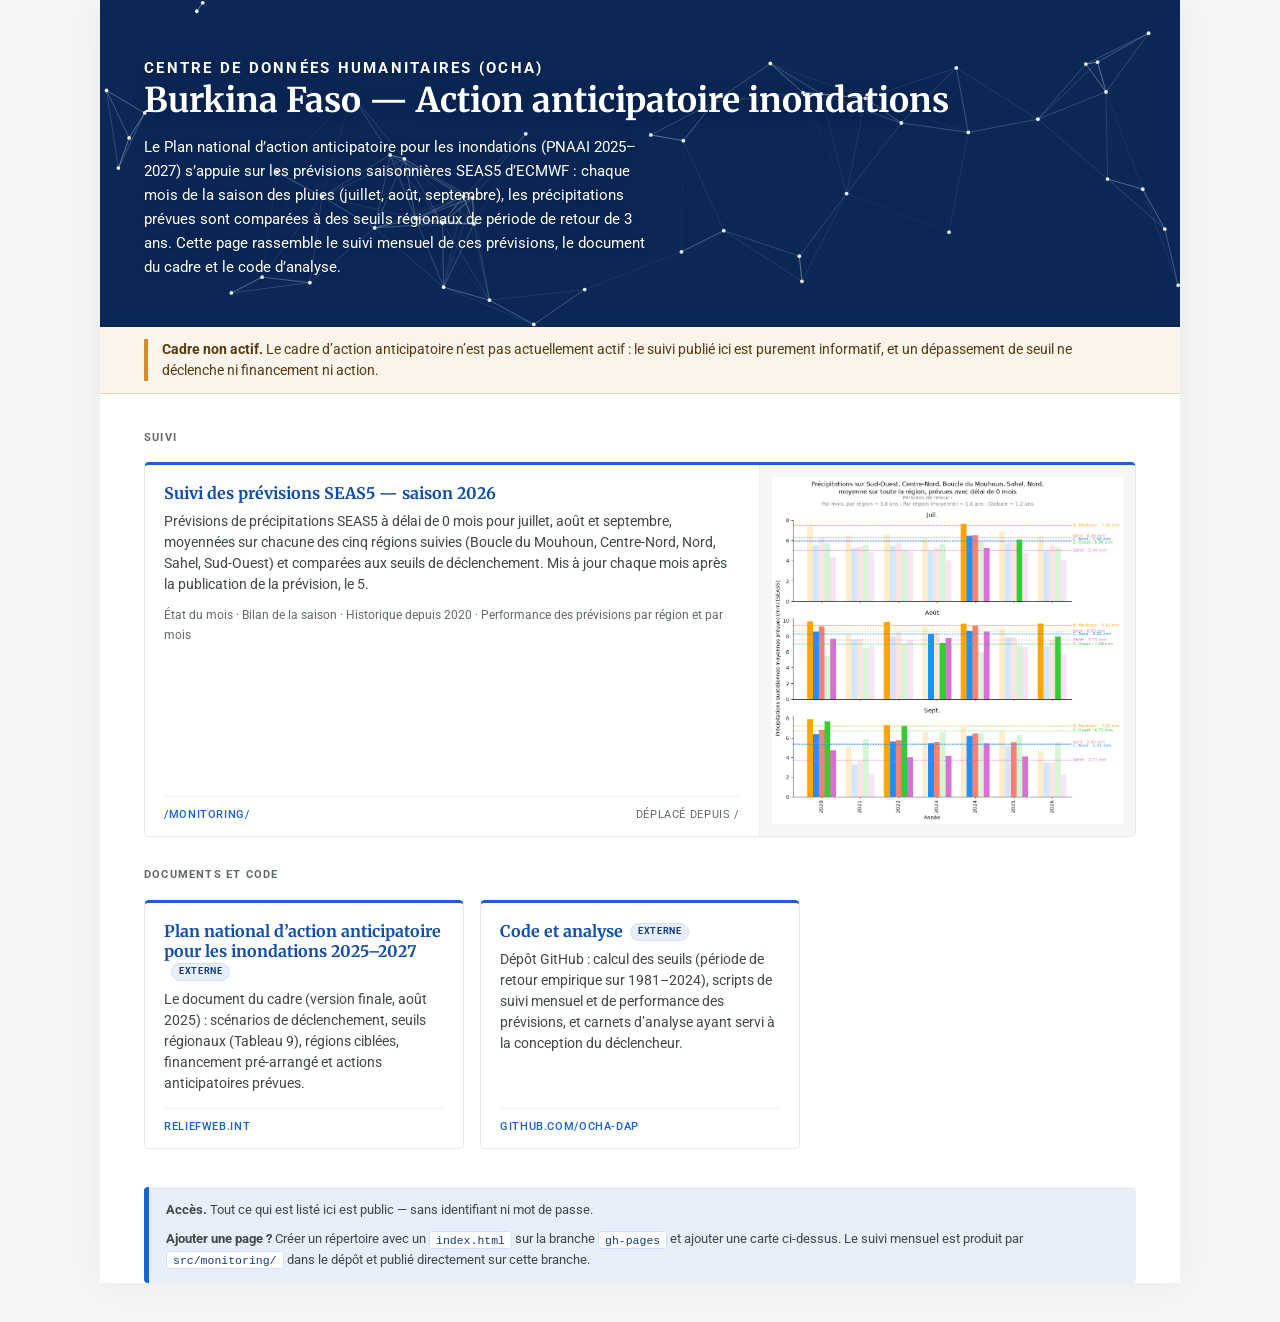
==== commit 6f596df5: "add landing page; move SEAS5 monitoring to /monitoring/ Adopt the team's one-repo-one-Pages-site con" ====
--- a/index.html
+++ b/index.html
@@ -3,201 +3,117 @@
 <head>
 <meta charset="utf-8">
 <meta name="viewport" content="width=device-width, initial-scale=1">
-<title>Burkina Faso — Suivi AA inondations (SEAS5)</title>
+<title>Burkina Faso — Action anticipatoire inondations</title>
+<meta name="description" content="Suivi des prévisions saisonnières SEAS5 pour le cadre d’action anticipatoire inondations au Burkina Faso, avec les documents et le code associés — Centre de données humanitaires (OCHA).">
 <link rel="preconnect" href="https://fonts.googleapis.com">
 <link rel="preconnect" href="https://fonts.gstatic.com" crossorigin>
-<link href="https://fonts.googleapis.com/css2?family=Merriweather:wght@700&family=Roboto:wght@400;500&display=swap" rel="stylesheet">
-<style>
-  :root {
-    --hdx-primary-5: #1862d8;
-    --hdx-primary-8: #0a2756;
-    --hdx-neutral-05: #f5f7f7;
-    --hdx-neutral-2: #d8e0e1;
-    --hdx-neutral-7: #5e6a6b;
-    --hdx-neutral-9: #1f2324;
-    --hdx-red-5: #f2645a;
-    --hdx-red-7: #a5160f;
-    --hdx-warning-05: #fbf4ea;
-    --hdx-warning-2: #eed2aa;
-    --hdx-warning-5: #d48f2a;
-    --hdx-warning-8: #553911;
-    --hdx-font-body: 'Roboto', sans-serif;
-    --hdx-font-display: 'Merriweather', serif;
+<link href="https://fonts.googleapis.com/css2?family=Merriweather:wght@700&family=Roboto:wght@400;500;700&display=swap" rel="stylesheet">
+<link rel="stylesheet" href="assets/site.css">
+<script>
+// The site root USED to be the monitoring page itself, so links people saved
+// point here — in particular /#performance, the anchor of its forecast-skill
+// section. After the restructure those land on this landing page with the hash
+// silently ignored. Forward them, narrowly: only a recognised anchor triggers
+// it, so a plain visit to "/" still shows this page. Runs before render
+// (blocking, in <head>) so there is no flash; replace() keeps the hop out of
+// the back button.
+(function () {
+  var ANCHORS = ["performance"];
+  var hash = location.hash.replace(/^#/, "");
+  if (ANCHORS.indexOf(hash) >= 0) {
+    location.replace("monitoring/" + location.search + location.hash);
   }
-  * { box-sizing: border-box; margin: 0; }
-  body {
-    font-family: var(--hdx-font-body);
-    color: var(--hdx-neutral-9);
-    background: var(--hdx-neutral-05);
-  }
-  header {
-    background: var(--hdx-primary-8);
-    color: #ffffff;
-    padding: 1.5rem 1rem;
-  }
-  header .wrap, .notice .wrap, main { max-width: 60rem; margin: 0 auto; }
-  .notice {
-    background: var(--hdx-warning-05);
-    border-bottom: 1px solid var(--hdx-warning-2);
-    padding: 0.75rem 1rem;
-  }
-  .notice .wrap {
-    border-left: 4px solid var(--hdx-warning-5);
-    padding-left: 1rem;
-    color: var(--hdx-warning-8);
-    line-height: 1.5;
-    font-size: 0.95rem;
-  }
-  .notice strong { color: var(--hdx-warning-8); }
-  h1 {
-    font-family: var(--hdx-font-display);
-    font-size: 1.5rem;
-    line-height: 1.3;
-  }
-  h2 {
-    font-family: var(--hdx-font-display);
-    font-size: 1.1rem;
-    line-height: 1.3;
-    margin: 2rem 0 0.75rem;
-    color: var(--hdx-primary-8);
-  }
-  main > p { line-height: 1.5; margin-bottom: 1rem; }
-  header p { margin-top: 0.5rem; opacity: 0.85; font-size: 0.95rem; }
-  main { padding: 1.5rem 1rem 3rem; }
-  .status {
-    background: #ffffff;
-    border: 1px solid var(--hdx-neutral-2);
-    border-left: 4px solid var(--hdx-primary-5);
-    border-radius: 4px;
-    padding: 1rem 1.25rem;
-    margin-bottom: 1.5rem;
-    line-height: 1.5;
-  }
-  .status strong { color: var(--hdx-primary-8); }
-  .status.alert { border-left-color: var(--hdx-red-5); }
-  .status.alert strong { color: var(--hdx-red-7); }
-  .status ul { margin: 0.5rem 0 0; padding-left: 1.25rem; }
-  .status li { margin-top: 0.25rem; }
-  figure {
-    background: #ffffff;
-    border: 1px solid var(--hdx-neutral-2);
-    border-radius: 4px;
-    padding: 1rem;
-  }
-  figure img { max-width: 100%; height: auto; display: block; }
-  figcaption {
-    color: var(--hdx-neutral-7);
-    font-size: 0.85rem;
-    margin-top: 0.75rem;
-    line-height: 1.5;
-  }
-  footer {
-    color: var(--hdx-neutral-7);
-    font-size: 0.85rem;
-    margin-top: 2rem;
-    line-height: 1.5;
-  }
-  a { color: var(--hdx-primary-5); }
-</style>
+})();
+</script>
 </head>
 <body>
-<header>
-  <div class="wrap">
-    <h1>Burkina Faso — Action anticipatoire inondations<br>Suivi des prévisions SEAS5</h1>
-    <p>Dernière mise à jour : prévision émise le 5 septembre 2026</p>
+<div class="wrap">
+
+  <header class="hero">
+    <canvas id="bg" aria-hidden="true"></canvas>
+    <div class="inner">
+      <p class="eyebrow">Centre de données humanitaires (OCHA)</p>
+      <h1>Burkina Faso — Action anticipatoire inondations</h1>
+      <p>Le Plan national d’action anticipatoire pour les inondations (PNAAI
+         2025–2027) s’appuie sur les prévisions saisonnières SEAS5 d’ECMWF :
+         chaque mois de la saison des pluies (juillet, août, septembre), les
+         précipitations prévues sont comparées à des seuils régionaux de
+         période de retour de 3 ans. Cette page rassemble le suivi mensuel de
+         ces prévisions, le document du cadre et le code d’analyse.</p>
+    </div>
+  </header>
+
+  <div class="notice">
+    <p><strong>Cadre non actif.</strong> Le cadre d’action anticipatoire n’est pas
+       actuellement actif : le suivi publié ici est purement informatif, et un
+       dépassement de seuil ne déclenche ni financement ni action.</p>
   </div>
-</header>
-<div class="notice">
-  <div class="wrap">
-    <strong>Cadre non actif.</strong> Le cadre d’action anticipatoire n’est pas
-    actuellement actif : ce suivi est publié à titre purement informatif, et un
-    dépassement de seuil ne déclenche ni financement ni action.
+
+  <main>
+    <!-- The monitoring page gets a row to itself, with its plot. It lived at /
+         until the restructure, so most people arriving here typed ITS address;
+         the plot is the fastest way for someone who knows the page to see they
+         are one click from it. -->
+    <p class="label">Suivi</p>
+    <div class="grid grid-one">
+
+      <a class="k k-feature" href="monitoring/">
+        <span class="body">
+          <h2>Suivi des prévisions SEAS5 — saison 2026</h2>
+          <p>Prévisions de précipitations SEAS5 à délai de 0 mois pour juillet,
+             août et septembre, moyennées sur chacune des cinq régions suivies
+             (Boucle du Mouhoun, Centre-Nord, Nord, Sahel, Sud-Ouest) et
+             comparées aux seuils de déclenchement. Mis à jour chaque mois après
+             la publication de la prévision, le 5.</p>
+          <span class="views">État du mois · Bilan de la saison · Historique
+             depuis 2020 · Performance des prévisions par région et par mois</span>
+          <span class="foot"><em>/monitoring/</em><span>Déplacé depuis /</span></span>
+        </span>
+        <span class="shot">
+          <!-- Decorative: the card's own heading and text already say what this
+               is, so alt="" keeps a screen reader from reading the plot twice. -->
+          <img src="monitoring/plots/bfa_seas5_monitoring_2026-09.png" alt=""
+               width="960" height="958" loading="lazy">
+        </span>
+      </a>
+
+    </div>
+
+    <p class="label label-2">Documents et code</p>
+    <div class="grid">
+
+      <a class="k" href="https://reliefweb.int/report/burkina-faso/plan-national-daction-anticipatoire-pour-les-inondations-au-burkina-faso-2025-2027-version-finale">
+        <h2>Plan national d’action anticipatoire pour les inondations
+            2025–2027<span class="chip chip-ext">externe</span></h2>
+        <p>Le document du cadre (version finale, août 2025) : scénarios de
+           déclenchement, seuils régionaux (Tableau 9), régions ciblées,
+           financement pré-arrangé et actions anticipatoires prévues.</p>
+        <span class="foot"><em>reliefweb.int</em></span>
+      </a>
+
+      <a class="k" href="https://github.com/OCHA-DAP/ds-aa-bfa-flooding">
+        <h2>Code et analyse<span class="chip chip-ext">externe</span></h2>
+        <p>Dépôt GitHub : calcul des seuils (période de retour empirique sur
+           1981–2024), scripts de suivi mensuel et de performance des prévisions,
+           et carnets d’analyse ayant servi à la conception du déclencheur.</p>
+        <span class="foot"><em>github.com/OCHA-DAP</em></span>
+      </a>
+
+    </div>
+  </main>
+
+  <div class="note">
+    <p><strong>Accès.</strong> Tout ce qui est listé ici est public — sans
+       identifiant ni mot de passe.</p>
+    <p><strong>Ajouter une page ?</strong> Créer un répertoire avec un
+       <code>index.html</code> sur la branche <code>gh-pages</code> et ajouter
+       une carte ci-dessus. Le suivi mensuel est produit par
+       <code>src/monitoring/</code> dans le dépôt et publié directement sur
+       cette branche.</p>
   </div>
+
 </div>
-<main>
-  <div class="status">
-    <strong>Septembre 2026 : aucun seuil atteint.</strong>
-    Les précipitations prévues pour septembre (délai de 0 mois) restent en
-    dessous du seuil de déclenchement (période de retour de 3 ans) dans les
-    cinq régions suivies :
-    <ul>
-      <li>Boucle du Mouhoun : 4,63 mm/jour prévus (seuil 7,22 mm/jour)</li>
-      <li>Sud-Ouest : 5,46 mm/jour prévus (seuil 6,75 mm/jour)</li>
-      <li>Nord : 3,51 mm/jour prévus (seuil 5,47 mm/jour)</li>
-      <li>Centre-Nord : 3,48 mm/jour prévus (seuil 5,31 mm/jour)</li>
-      <li>Sahel : 2,28 mm/jour prévus (seuil 3,77 mm/jour)</li>
-    </ul>
-  </div>
-  <div class="status alert">
-    <strong>Bilan de la saison 2026.</strong>
-    Sur les trois mois suivis (juillet, août, septembre), le seuil n’a été
-    atteint qu’en <strong>août</strong>, dans deux régions : Boucle du Mouhoun
-    (9,67 mm/jour prévus ; seuil 9,42) et Sud-Ouest (7,99 ; seuil 7,04). Aucune
-    région n’a atteint son seuil en juillet ni en septembre.
-    <p style="margin-top:0.75rem">
-      La performance de la prévision d’août diffère nettement entre ces deux
-      régions — voir <a href="#performance">performance des prévisions</a>
-      ci-dessous avant toute interprétation.
-    </p>
-  </div>
-  <figure>
-    <img src="plots/bfa_seas5_monitoring_2026-09.png"
-         alt="Précipitations quotidiennes moyennes prévues par SEAS5 (juillet, août, septembre), par région et par année, comparées aux seuils de déclenchement">
-    <figcaption>
-      Précipitations quotidiennes moyennes prévues par SEAS5 avec un délai de
-      0 mois, moyennées sur chaque région. Les barres opaques indiquent les
-      années où le seuil (ligne pointillée, période de retour de 3 ans,
-      calculée sur 1981–2024) est atteint. Avec la prévision de septembre, la
-      saison de suivi 2026 est complète.
-    </figcaption>
-  </figure>
-  <h2 id="performance">Référence : performance des prévisions</h2>
-  <p>
-    Un seuil atteint n’a de valeur que si la prévision qui le déclenche a une
-    performance démontrée pour le mois et la région concernés. La figure
-    ci-dessous compare les prévisions SEAS5 à délai de 0 mois aux observations
-    ERA5 sur 1981–2025, pour chaque région et chaque mois suivi.
-  </p>
-  <p>
-    Deux mesures sont présentées. La <strong>corrélation</strong> résume
-    l’accord sur l’ensemble de la distribution. La
-    <strong>discrimination du tiers le plus humide</strong> répond à la
-    question directement pertinente ici : lorsque la prévision est élevée,
-    le mois observé est-il effectivement parmi les plus humides ? Une
-    corrélation correcte peut coexister avec une discrimination proche du
-    hasard dans la queue haute — c’est précisément le cas qui doit nuancer
-    une alerte.
-  </p>
-  <figure>
-    <img src="plots/bfa_seas5_skill.png"
-         alt="Performance des prévisions SEAS5 à délai de 0 mois par région et par mois : corrélation de Pearson et discrimination du tiers le plus humide, 1981-2025">
-    <figcaption>
-      Méthodologie reprise de
-      <a href="https://github.com/OCHA-DAP/ds-seas5-skill">ds-seas5-skill</a>
-      (normalisation en espace logarithmique de SEAS5 sur la moyenne et
-      l’écart-type d’ERA5, puis corrélation), appliquée ici par mois
-      individuel et par région admin-1 plutôt que par trimestre et par pays.
-      Les cases hachurées ne se distinguent pas statistiquement d’une absence
-      de performance.
-    </figcaption>
-  </figure>
-  <div class="status">
-    <strong>Lecture pour août 2026.</strong>
-    Les deux dépassements ne se valent pas. Pour la
-    <strong>Boucle du Mouhoun</strong>, août est le mois le mieux prévu de la
-    série (corrélation 0,63 ; discrimination 0,77) : le dépassement est faible
-    (+3 %) mais la prévision est fiable. Pour le <strong>Sud-Ouest</strong>,
-    le dépassement est net (+14 %) mais la discrimination du tiers le plus
-    humide en août est de 0,54, statistiquement indistinguable du hasard : la
-    prévision n’a pas démontré de capacité à identifier les mois d’août les
-    plus humides dans cette région. Ce dépassement doit donc être interprété
-    avec prudence.
-  </div>
-  <footer>
-    Code et analyse :
-    <a href="https://github.com/OCHA-DAP/ds-aa-bfa-flooding">OCHA-DAP/ds-aa-bfa-flooding</a>
-    — Centre de données humanitaires (OCHA), équipe science des données.
-  </footer>
-</main>
+
+<script src="assets/hero.js" defer></script>
 </body>
 </html>
--- a/assets/site.css
+++ b/assets/site.css
@@ -0,0 +1,111 @@
+/* HDX v2 design tokens, following the team's Pages landing-page template
+ * (OCHA-DAP/ds-storm-impact-harmonisation → ds-geospatial-impact-estimates → ds-seas5-skill),
+ * in the HDX primary (blue) scale so the landing page matches the monitoring page's header.
+ *
+ * Light mode only, matching the reference: there is deliberately no prefers-color-scheme rule.
+ * The only media queries are the 640px/760px breakpoints and prefers-reduced-motion. */
+:root {
+  --b5:#1862d8; --b6:#134ead; --b7:#0e3b82; --b05:#e8effb; --b1:#d1e0f7;
+  --hero:#0a2756;
+  --n9:#1f2324; --n8:#3f4748; --n7:#5e6a6b; --n05:#f5f7f7;
+  --w05:#fbf4ea; --w2:#eed2aa; --w5:#d48f2a; --w8:#553911;
+}
+* { box-sizing:border-box; }
+body {
+  margin:0; background:var(--n05); color:var(--n9);
+  font-family:'Roboto',system-ui,-apple-system,'Segoe UI','Helvetica Neue',Arial,sans-serif;
+  line-height:1.5;
+}
+.wrap { max-width:1080px; margin:0 auto; background:#fff; min-height:100vh;
+        box-shadow:0 0 40px rgba(31,35,36,.06); }
+
+/* ── hero ─────────────────────────────────────────────────────────────── */
+.hero { position:relative; overflow:hidden; background:var(--hero); padding:56px 44px 48px; }
+.hero canvas { position:absolute; inset:0; width:100%; height:100%; z-index:0; }
+.hero .inner { position:relative; z-index:1; }
+.eyebrow { font-size:11px; letter-spacing:.15em; text-transform:uppercase; font-weight:700;
+           color:rgba(255,255,255,.88); margin:0 0 12px;
+           text-shadow:0 1px 8px rgba(0,0,0,.25); }
+.hero h1 { font-family:'Merriweather',Georgia,'Times New Roman',serif; font-weight:700;
+           font-size:34px; line-height:1.2; color:#fff; margin:0 0 14px;
+           text-shadow:0 2px 16px rgba(0,0,0,.28); }
+.hero p { margin:0; font-size:15px; line-height:1.6; color:#fff; max-width:64ch;
+          text-shadow:0 1px 10px rgba(0,0,0,.25); }
+
+/* ── standing notice (framework not active) ───────────────────────────── */
+.notice { background:var(--w05); border-bottom:1px solid var(--w2); padding:12px 44px; }
+.notice p { margin:0; border-left:4px solid var(--w5); padding-left:14px;
+            color:var(--w8); font-size:13.5px; line-height:1.55; }
+
+/* ── cards ────────────────────────────────────────────────────────────── */
+main { padding:36px 44px 8px; }
+.label { font-size:11px; font-weight:700; letter-spacing:.11em; text-transform:uppercase;
+         color:var(--n7); margin:0 0 16px; }
+.grid { display:grid; grid-template-columns:repeat(auto-fill,minmax(300px,1fr)); gap:16px; }
+
+.k { display:flex; flex-direction:column; text-decoration:none; color:inherit;
+     background:#fff; border:1px solid #e2e7e7; border-top:3px solid var(--b5);
+     border-radius:5px; padding:18px 19px 14px;
+     transition:box-shadow .18s ease, transform .18s ease; }
+.k:hover, .k:focus-visible { box-shadow:0 4px 20px rgba(31,35,36,.10);
+                             transform:translateY(-2px); outline:none; }
+.k:focus-visible { border-color:var(--b5); box-shadow:0 0 0 3px var(--b1); }
+.k h2 { font-family:'Merriweather',Georgia,serif; margin:0 0 8px; font-size:16px;
+        font-weight:700; color:var(--b6); line-height:1.25; }
+.k p { margin:0 0 14px; font-size:13.5px; color:var(--n8); line-height:1.55; flex:1; }
+.k .foot { display:flex; justify-content:space-between; align-items:center; gap:10px;
+           font-size:10.5px; color:var(--n7); text-transform:uppercase;
+           letter-spacing:.06em; border-top:1px solid #f0f3f3; padding-top:10px; }
+.k .foot em { font-style:normal; color:var(--b5); font-weight:500; }
+
+.chip { display:inline-block; font-size:9px; padding:2.5px 7px; border-radius:10px;
+        margin-left:7px; text-transform:uppercase; letter-spacing:.07em; font-weight:700;
+        vertical-align:2.5px; font-family:'Roboto',sans-serif; }
+.chip-ext { background:var(--b05); color:var(--b7); border:1px solid var(--b1); }
+
+/* ── notes / footer ───────────────────────────────────────────────────── */
+.note { margin:30px 44px 40px; padding:13px 17px; border-radius:4px;
+        background:var(--b05); border-left:5px solid var(--b5);
+        font-size:12.5px; color:var(--n8); line-height:1.6; }
+.note code { background:#fff; border:1px solid var(--b1); padding:1.5px 6px;
+             border-radius:3px; font-size:11.5px; color:var(--b7); }
+.note a { color:var(--b6); }
+.note p { margin:0 0 9px; }
+.note p:last-child { margin-bottom:0; }
+
+@media (max-width:640px) {
+  .hero { padding:40px 22px 34px; }
+  .hero h1 { font-size:26px; }
+  .notice { padding:10px 22px; }
+  main { padding:26px 22px 4px; }
+  .note { margin:24px 22px 32px; }
+}
+/* Respect users who ask for less motion — the canvas paints one static frame. */
+@media (prefers-reduced-motion:reduce) { .hero canvas { animation:none; } }
+
+/* ── feature card (the monitoring page) ───────────────────────────────────
+ * The monitoring page was at / until the restructure, so most people reaching
+ * this page are trying to reach IT. It gets its own row and a picture: someone
+ * who knows the page recognises the plot far faster than they read a card.
+ *
+ * The image is a flex ITEM, not a background, so it keeps its intrinsic ratio
+ * and cannot crop the plot's edges away at an unlucky viewport. */
+.grid-one { grid-template-columns:1fr; }
+.label-2 { margin-top:30px; }
+
+.k-feature { flex-direction:row; align-items:stretch; gap:0; padding:0; overflow:hidden; }
+.k-feature .body { display:flex; flex-direction:column; padding:18px 19px 14px;
+                   flex:1 1 62%; min-width:0; }
+.k-feature .body p { flex:0 0 auto; margin-bottom:10px; }
+.k-feature .shot { flex:1 1 38%; min-width:0; display:flex; align-items:flex-start;
+                   background:var(--n05); border-left:1px solid #eef1f1; padding:12px; }
+.k-feature .shot img { width:100%; height:auto; display:block; }
+.k-feature .foot span { color:var(--n7); }
+.k-feature .views { flex:0 0 auto; font-size:12px; color:var(--n7);
+                    line-height:1.7; margin-bottom:14px; }
+.k-feature .foot { margin-top:auto; }
+
+@media (max-width:760px) {
+  .k-feature { flex-direction:column; }
+  .k-feature .shot { border-left:0; border-top:1px solid #eef1f1; }
+}
